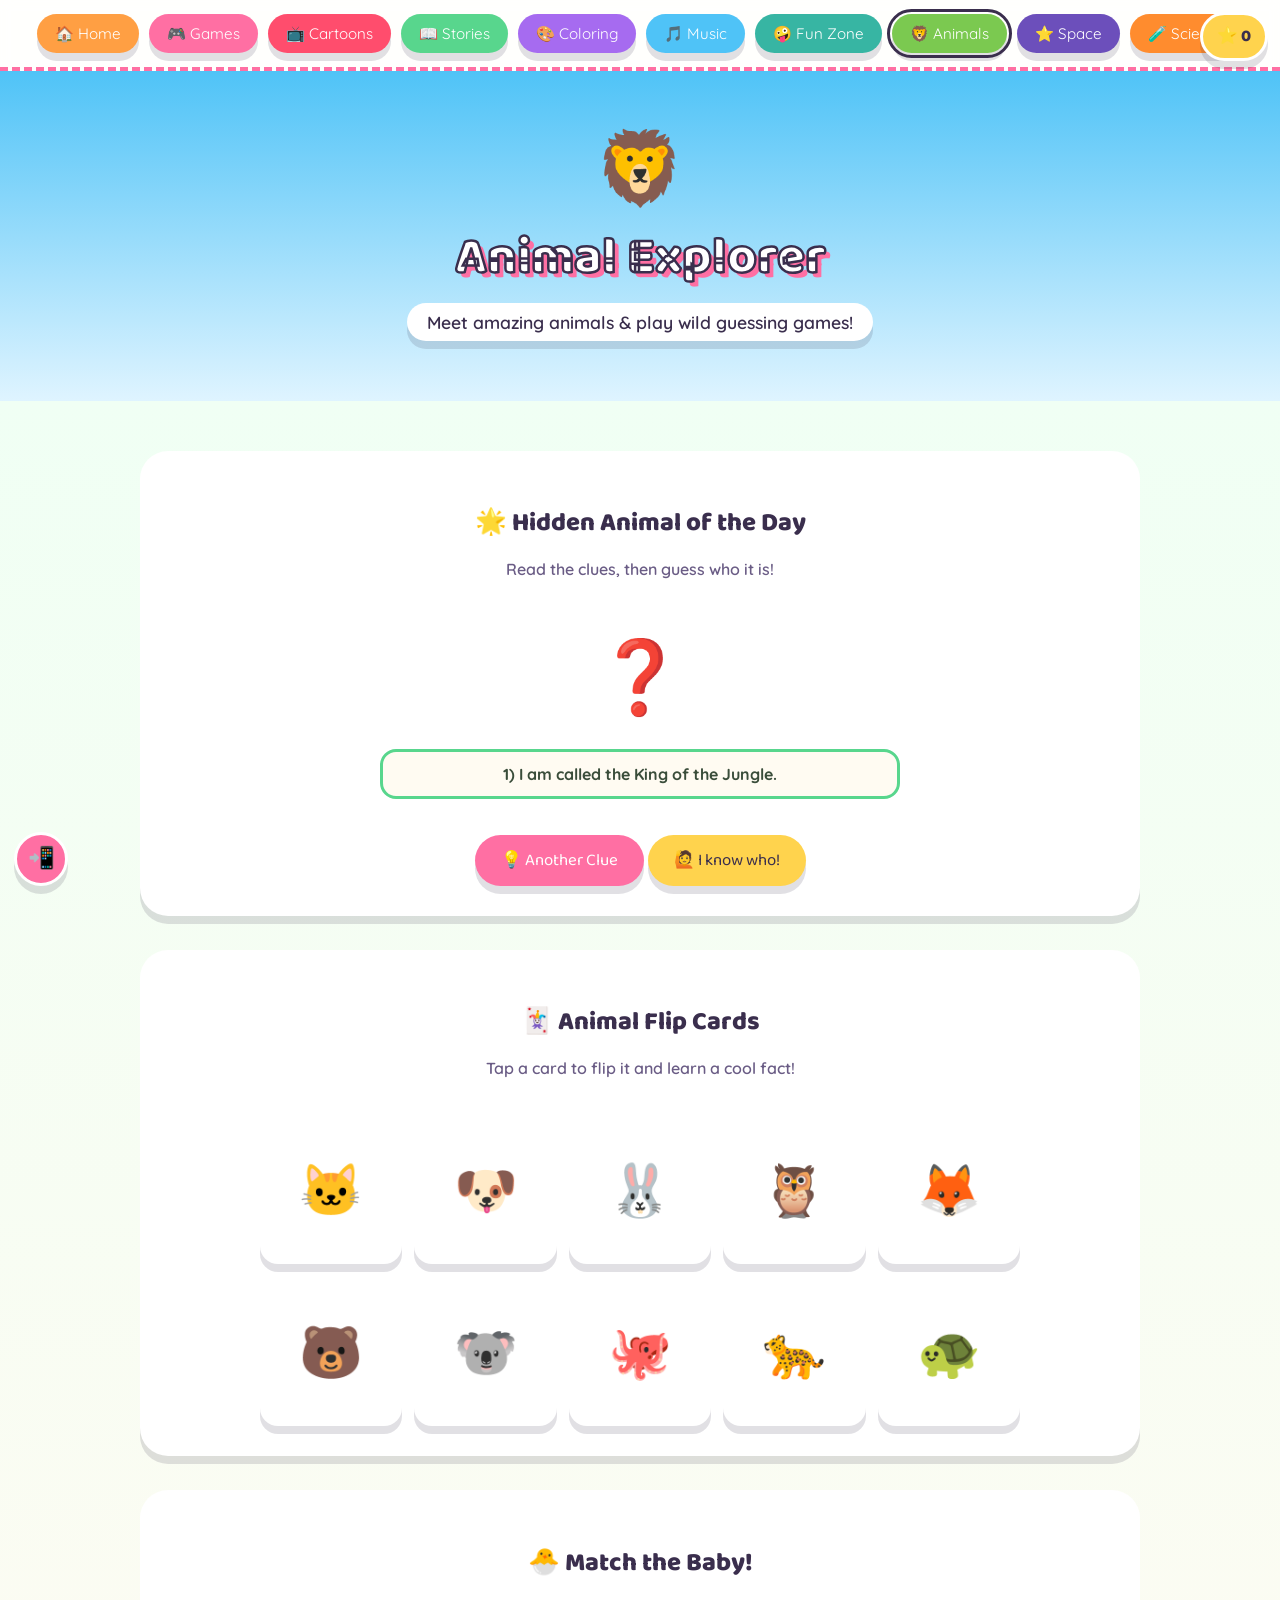
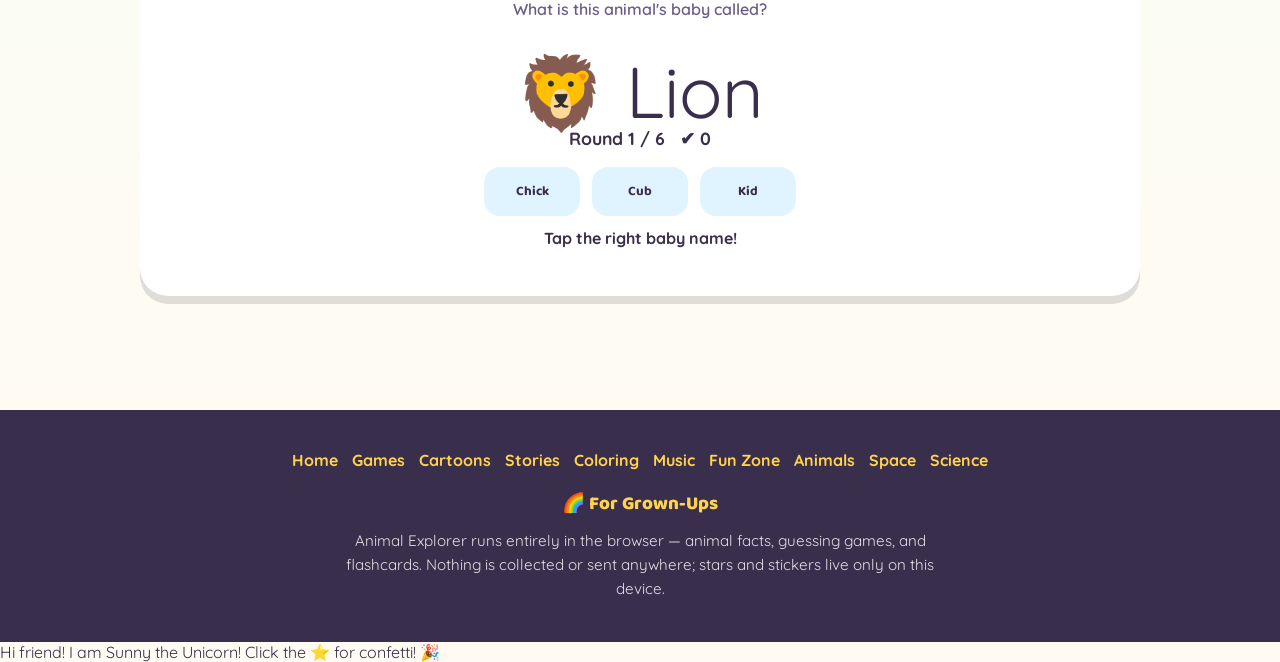
==== animals.html @ b0620281 "Add files via upload" ====
<!DOCTYPE html>
<html lang="en">
<head>
<meta charset="UTF-8">
<meta name="viewport" content="width=device-width, initial-scale=1.0, viewport-fit=cover">
<link rel="icon" href="favicon.svg" type="image/svg+xml">
<link rel="icon" href="favicon-32.png" sizes="32x32" type="image/png">
<link rel="apple-touch-icon" href="apple-touch-icon-180.png">
<link rel="manifest" href="manifest.webmanifest">
<meta name="theme-color" content="#4FC3F7">
<meta name="apple-mobile-web-app-capable" content="yes">
<meta name="mobile-web-app-capable" content="yes">
<title>Animal Explorer 🦁 | Sunny Cloud Wonderland</title>
<link rel="preconnect" href="https://fonts.googleapis.com">
<link rel="preconnect" href="https://fonts.gstatic.com" crossorigin>
<link href="https://fonts.googleapis.com/css2?family=Baloo+2:wght@500;700;800&family=Quicksand:wght@500;600;700&display=swap" rel="stylesheet">
<link rel="stylesheet" href="common.css">
<style>
  #animals-land{ background:linear-gradient(180deg,#F0FFF4,#FFFBF2); }
  .big-animal{ font-size:6rem; line-height:1; }
  .clue-row{ max-width:520px; margin:14px auto 0; text-align:center; }
  .clue-pill{ display:block; background:var(--cream); border:3px solid var(--grass); border-radius:16px; padding:12px 18px; margin:8px auto; font-weight:700; color:#3a4d3a; }
  .flash-grid{ display:grid; grid-template-columns:repeat(auto-fit,minmax(120px,1fr)); gap:12px; max-width:760px; margin:0 auto; }
  .flash-card{ perspective:900px; height:150px; cursor:pointer; }
  .flash-inner{ position:relative; width:100%; height:100%; transition:transform .5s; transform-style:preserve-3d; }
  .flash-card.flipped .flash-inner{ transform:rotateY(180deg); }
  .flash-face{ position:absolute; inset:0; backface-visibility:hidden; border-radius:18px; display:flex; flex-direction:column; align-items:center; justify-content:center; padding:10px; text-align:center; box-shadow:var(--shadow); font-weight:700; gap:4px; }
  .flash-front{ background:white; font-size:3.2rem; }
  .flash-back{ background:var(--sky-light); transform:rotateY(180deg); font-size:.86rem; line-height:1.3; }
  .mystery{ min-height:120px; display:flex; flex-direction:column; align-items:center; justify-content:center; }
  .mystery .qmark{ font-size:4.5rem; }
  .contain{ max-width:620px; margin:0 auto; }
  .contain .big-animal{ font-size:4.5rem; }
  .mix-opts{ display:flex; gap:12px; justify-content:center; flex-wrap:wrap; margin-top:18px; }
</style>
</head>
<body>

<nav class="navbar">
  <a class="balloon-btn b5" href="index.html">🏠 Home</a>
  <a class="balloon-btn b1" href="games.html">🎮 Games</a>
  <a class="balloon-btn b6" href="videos.html">📺 Cartoons</a>
  <a class="balloon-btn b2" href="stories.html">📖 Stories</a>
  <a class="balloon-btn b3" href="coloring.html">🎨 Coloring</a>
  <a class="balloon-btn b4" href="music.html">🎵 Music</a>
  <a class="balloon-btn b7" href="fun-zone.html">🤪 Fun Zone</a>
  <a class="balloon-btn b8 current" href="animals.html">🦁 Animals</a>
  <a class="balloon-btn b9" href="space.html">⭐ Space</a>
  <a class="balloon-btn b10" href="experiments.html">🧪 Science</a>
</nav>

<div class="sky-bg">
  <div class="cloud" style="width:110px;height:46px;top:12%;left:-10%;animation-duration:42s;"></div>
  <header class="page-hero">
    <div class="mascot" aria-hidden="true">🦁</div>
    <h1>Animal Explorer</h1>
    <p>Meet amazing animals &amp; play wild guessing games!</p>
  </header>
</div>

<main class="land" id="animals-land">
  <div class="panel">
    <h2 class="land-title" style="font-size:1.6rem;">🌟 Hidden Animal of the Day</h2>
    <p class="land-sub">Read the clues, then guess who it is!</p>
    <div class="contain">
      <div class="mystery">
        <div class="qmark" id="mystery-pic">❓</div>
      </div>
      <div class="clue-row" id="clue-box"></div>
      <div style="text-align:center;margin-top:16px;">
        <button class="center-btn" id="mystery-hint" style="background:var(--bubblegum);">💡 Another Clue</button>
        <button class="center-btn" id="mystery-guess" style="background:var(--sun); color:var(--ink);">🙋 I know who!</button>
        <button class="center-btn" id="mystery-next" style="display:none;background:var(--grass);">➡️ Next Animal</button>
      </div>
    </div>
  </div>

  <div class="panel">
    <h2 class="land-title" style="font-size:1.6rem;">🃏 Animal Flip Cards</h2>
    <p class="land-sub">Tap a card to flip it and learn a cool fact!</p>
    <div class="flash-grid" id="flash-grid"></div>
  </div>

  <div class="panel">
    <h2 class="land-title" style="font-size:1.6rem;">🐣 Match the Baby!</h2>
    <p class="land-sub">What is this animal's baby called?</p>
    <div class="contain" style="text-align:center;">
      <div class="big-animal" id="baby-adult">🦁</div>
      <div class="score-line">Round <span id="baby-round">1</span> / 6 &nbsp; ✔ <span id="baby-score">0</span></div>
      <div class="mix-opts" id="baby-opts"></div>
      <p id="baby-msg" style="font-weight:700;min-height:1.4em;margin-top:12px;">Tap the right baby name!</p>
    </div>
  </div>
</main>

<footer>
  <div class="foot-links">
    <a href="index.html">Home</a>
    <a href="games.html">Games</a>
    <a href="videos.html">Cartoons</a>
    <a href="stories.html">Stories</a>
    <a href="coloring.html">Coloring</a>
    <a href="music.html">Music</a>
    <a href="fun-zone.html">Fun Zone</a>
    <a href="animals.html">Animals</a>
    <a href="space.html">Space</a>
    <a href="experiments.html">Science</a>
  </div>
  <h3>🌈 For Grown-Ups</h3>
  <div class="grownups">Animal Explorer runs entirely in the browser — animal facts, guessing games, and flashcards. Nothing is collected or sent anywhere; stars and stickers live only on this device.</div>
</footer>

<script src="common.js"></script>
<script>
/* ============ HIDDEN ANIMAL OF THE DAY ============ */
const animals = [
  {name:'Lion', emoji:'🦁', clues:['I am called the King of the Jungle.','I have a big golden mane.','I say ROAR!'], fact:'Lion cubs are born with spots!', baby:'Cub'},
  {name:'Elephant', emoji:'🐘', clues:['I am the biggest land animal.','I have a long nose called a trunk.','I love water and squirt it with my trunk!'], fact:'Elephants can weigh as much as a school bus!', baby:'Calf'},
  {name:'Kangaroo', emoji:'🦘', clues:['I hop really high.','I keep my baby in a pouch.','I live in Australia.'], fact:'Kangaroos can bounce up to 3 times their own height!', baby:'Joey'},
  {name:'Dolphin', emoji:'🐬', clues:['I swim in the sea.','I am very smart and love to jump.','I breathe air through a blowhole.'], fact:'Dolphins talk to each other with clicks and whistles!', baby:'Calf'},
  {name:'Panda', emoji:'🐼', clues:['I am black and white.','I munch on bamboo all day.','I am a big lazy bear!'], fact:'A panda eats up to 40 pounds of bamboo a day!', baby:'Cub'},
  {name:'Frog', emoji:'🐸', clues:['I start my life as a tadpole.','I say ribbit ribbit!','I have long, jumpy legs.'], fact:'A frog can jump 20 times its body length!', baby:'Tadpole'},
  {name:'Giraffe', emoji:'🦒', clues:['I am the tallest animal.','My neck is super duper long.','I eat leaves from tall trees.'], fact:'A giraffe\u2019s tongue can be 45 cm long!', baby:'Calf'},
  {name:'Penguin', emoji:'🐧', clues:['I can\u2019t fly but I love to swim.','I wear a fancy black-and-white suit.','I live where it is very cold.'], fact:'Penguins waddle and toboggan on their bellies!', baby:'Chick'}
];
let mysteryIdx = 0, clueShown = 0, mysterySolved = false;
const solvedMysteries = {};
function renderMystery(){
  mysterySolved = false;
  clueShown = 0;
  document.getElementById('mystery-pic').textContent = '❓';
  document.getElementById('mystery-guess').style.display = 'inline-block';
  document.getElementById('mystery-hint').style.display = 'inline-block';
  document.getElementById('mystery-next').style.display = 'none';
  showClue();
}
function showClue(){
  const a = animals[mysteryIdx];
  const box = document.getElementById('clue-box');
  box.innerHTML = '';
  for(let i = 0; i <= clueShown; i++){
    const p = document.createElement('div');
    p.className = 'clue-pill';
    p.textContent = (i+1) + ') ' + a.clues[i];
    box.appendChild(p);
  }
  SCW.sound('boing');
}
document.getElementById('mystery-hint').addEventListener('click', () => {
  const a = animals[mysteryIdx];
  if(clueShown < a.clues.length - 1){ clueShown++; showClue(); }
  else { SCW.showMascotSay('That\u2019s all the clues! Take a guess! 🕵️', 1800); }
});
document.getElementById('mystery-guess').addEventListener('click', () => {
  const a = animals[mysteryIdx];
  document.getElementById('mystery-pic').textContent = a.emoji;
  const box = document.getElementById('clue-box');
  const f = document.createElement('div');
  f.className = 'clue-pill';
  f.style.background = 'var(--grass)';
  f.style.color = 'white';
  f.textContent = 'It\u2019s the ' + a.name + '! ' + a.fact;
  box.appendChild(f);
  document.getElementById('mystery-guess').style.display = 'none';
  document.getElementById('mystery-hint').style.display = 'none';
  document.getElementById('mystery-next').style.display = 'inline-block';
  if(!mysterySolved && !solvedMysteries[mysteryIdx]){
    mysterySolved = true;
    solvedMysteries[mysteryIdx] = true;
    SCW.sound('tada'); SCW.popConfetti(40); SCW.addStars(2);
    SCW.showMascotSay('Great detective work! 🕵️✨', 2600);
  }
});
document.getElementById('mystery-next').addEventListener('click', () => {
  mysteryIdx = (mysteryIdx + 1) % animals.length;
  renderMystery();
});

/* ============ ANIMAL FLIP CARDS ============ */
const flipFacts = [
  {name:'Cat', emoji:'🐱', fact:'Cats spend most of the day napping — around 16 hours!'},
  {name:'Dog', emoji:'🐶', fact:'A dog\u2019s nose print is unique, like a fingerprint!'},
  {name:'Rabbit', emoji:'🐰', fact:'Rabbits can see almost all the way around them!'},
  {name:'Owl', emoji:'🦉', fact:'Owls can turn their heads almost all the way around!'},
  {name:'Fox', emoji:'🦊', fact:'A group of foxes is called a skulk!'},
  {name:'Bear', emoji:'🐻', fact:'Bears can run faster than a horse, but only for a short time!'},
  {name:'Koala', emoji:'🐨', fact:'Koalas sleep up to 20 hours a day!'},
  {name:'Octopus', emoji:'🐙', fact:'An octopus has three hearts!'},
  {name:'Cheetah', emoji:'🐆', fact:'The cheetah is the fastest land animal, up to 110 km/h!'},
  {name:'Turtle', emoji:'🐢', fact:'Some turtles can live for over 100 years!'}
];
const flipSeen = {};
function buildFlips(){
  const grid = document.getElementById('flash-grid');
  grid.innerHTML = '';
  flipFacts.forEach((f, i) => {
    const card = document.createElement('div');
    card.className = 'flash-card';
    card.innerHTML = '<div class="flash-inner"><div class="flash-face flash-front">' + f.emoji + '</div><div class="flash-face flash-back"><strong>' + f.name + '</strong><span>' + f.fact + '</span></div></div>';
    card.addEventListener('click', () => {
      card.classList.add('flipped');
      SCW.sound('pop');
      if(!flipSeen[i]){ flipSeen[i] = true; SCW.popConfetti(6); }
    });
    grid.appendChild(card);
  });
}

/* ============ MATCH THE BABY ============ */
const babies = [
  {adult:'🦁 Lion', baby:'Cub', options:['Cub','Chick','Kid']},
  {adult:'🐸 Frog', baby:'Tadpole', options:['Puppy','Tadpole','Kitten']},
  {adult:'🦆 Duck', baby:'Duckling', options:['Duckling','Fawn','Chick']},
  {adult:'🐴 Horse', baby:'Foal', options:['Calf','Foal','Cygnet']},
  {adult:'🐑 Sheep', baby:'Lamb', options:['Piglet','Lamb','Fawn']},
  {adult:'🐔 Hen', baby:'Chick', options:['Chick','Joey','Cub']}
];
let babyIdx = 0, babyScore = 0;
function renderBaby(){
  if(babyIdx >= babies.length){
    babyIdx = 0; babyScore = 0;
    document.getElementById('baby-round').textContent = 1;
    document.getElementById('baby-score').textContent = 0;
    SCW.popConfetti(8);
  }
  const b = babies[babyIdx];
  document.getElementById('baby-adult').textContent = b.adult;
  document.getElementById('baby-round').textContent = babyIdx + 1;
  const opts = document.getElementById('baby-opts');
  opts.innerHTML = '';
  const choices = [b.baby, ...b.options.filter(o => o !== b.baby)].sort(() => Math.random() - 0.5);
  choices.forEach(o => {
    const btn = document.createElement('button');
    btn.className = 'mix-opt';
    btn.style.cssText = 'width:auto;min-width:96px;padding:14px 22px;border-radius:16px;background:var(--sky-light);font-weight:700;color:var(--ink);';
    btn.textContent = o;
    btn.addEventListener('click', () => {
      if(o === b.baby){
        document.getElementById('baby-msg').textContent = 'Yes! A baby ' + b.adult.split(' ')[0].toLowerCase() + ' is called a ' + b.baby + '! 🎉';
        babyScore++;
        document.getElementById('baby-score').textContent = babyScore;
        if(babyScore % 6 === 0){ SCW.addStars(2); }
        SCW.sound('star'); SCW.popConfetti(12);
        setTimeout(() => { babyIdx++; renderBaby(); }, 1150);
      } else {
        document.getElementById('baby-msg').textContent = 'Not quite — try again!';
        SCW.sound('boing');
      }
    });
    opts.appendChild(btn);
  });
}
renderMystery();
buildFlips();
renderBaby();
</script>
</body>
</html>
---- common.css ----
/* ===================================================
   Sunny Cloud Wonderland — shared design system
   =================================================== */
:root{
  --sky:#4FC3F7;
  --sky-light:#DFF4FF;
  --sun:#FFD34D;
  --bubblegum:#FF6FA3; 
  --grass:#58D68D;
  --grape:#A66BF0;
  --cream:#FFFBF2;
  --ink:#3A2E4D;
  --white:#ffffff;
  --shadow: 0 8px 0 rgba(58,46,77,0.15);
}
*{box-sizing:border-box;}
html{scroll-behavior:smooth;}
body{
  margin:0;
  font-family:'Quicksand',sans-serif;
  color:var(--ink);
  background:var(--cream);
  overflow-x:hidden;
}
h1,h2,h3,.display{
  font-family:'Baloo 2', cursive;
  font-weight:800;
}
a{text-decoration:none;color:inherit;}
button{font-family:'Baloo 2', cursive; cursor:pointer; border:none;}
img{max-width:100%;}

/* ---------- Background floaty bits ---------- */
.sky-bg{
  position:relative;
  background:linear-gradient(180deg, var(--sky) 0%, var(--sky-light) 100%);
  overflow:hidden;
}
.cloud{
  position:absolute;
  background:white;
  border-radius:100px;
  opacity:0.9;
  filter:drop-shadow(0 6px 0 rgba(0,0,0,0.03));
  animation:drift linear infinite;
}
@keyframes drift{
  from{ transform:translateX(-120px);}
  to{ transform:translateX(110vw);}
}
@keyframes bob{
  0%,100%{ transform:translateY(0);}
  50%{ transform:translateY(-14px);}
}
@keyframes wiggle{
  0%,100%{ transform:rotate(-4deg);}
  50%{ transform:rotate(4deg);}
}
@keyframes popIn{
  from{ transform:scale(0); opacity:0;}
  to{ transform:scale(1); opacity:1;}
}
@media (prefers-reduced-motion: reduce){
  *{animation-duration:0.01ms !important; animation-iteration-count:1 !important;}
}

/* ---------- Nav ---------- */
.navbar{
  position:sticky; top:0; z-index:50;
  display:flex; flex-wrap:wrap; gap:10px;
  justify-content:center;
  padding:14px 10px;
  background:rgba(255,255,255,0.85);
  backdrop-filter:blur(6px);
  border-bottom:4px dashed var(--bubblegum);
}
.balloon-btn{
  font-size:.95rem;
  padding:10px 18px;
  border-radius:999px;
  color:white;
  box-shadow:var(--shadow);
  transition:transform .15s ease;
  white-space:nowrap;
}
.balloon-btn:hover{ transform:translateY(-4px) scale(1.05);}
.balloon-btn:focus-visible{ outline:3px solid var(--ink); outline-offset:2px;}
.balloon-btn.current{ outline:3px solid var(--ink); outline-offset:2px;}
.b1{background:var(--bubblegum);}
.b2{background:var(--grass);}
.b3{background:var(--grape);}
.b4{background:#4FC3F7;}
.b5{background:#FF9F43;}
.b6{background:#FF4D6D;}
.b7{background:#37B5A3;}
.b8{background:#7BC950;}
.b9{background:#6C4FBB;}
.b10{background:#FF8C2E;}

/* ---------- Hero (home page) ---------- */
.hero{
  text-align:center;
  padding:70px 20px 40px;
  position:relative;
}
.hero h1{
  font-size:clamp(2.4rem, 7vw, 5rem);
  color:white;
  -webkit-text-stroke:3px var(--ink);
  text-shadow:6px 6px 0 var(--bubblegum);
  margin:0 0 6px;
  letter-spacing:1px;
}
.hero p{
  font-size:1.3rem;
  font-weight:600;
  max-width:560px;
  margin:0 auto 26px;
  background:white;
  display:inline-block;
  padding:10px 22px;
  border-radius:20px;
  box-shadow:var(--shadow);
}
.mascot{
  font-size:6rem;
  display:inline-block;
  animation:bob 3s ease-in-out infinite;
}
.cta{
  margin-top:20px;
  font-size:1.4rem;
  padding:16px 40px;
  border-radius:999px;
  background:var(--sun);
  color:var(--ink);
  box-shadow:var(--shadow);
  display:inline-block;
}
.cta:hover{ transform:translateY(-3px);}

/* ---------- Small page header (sub-pages) ---------- */
.page-hero{
  text-align:center;
  padding:50px 20px 60px;
  position:relative;
}
.page-hero .mascot{ font-size:4.5rem;}
.page-hero h1{
  font-size:clamp(2rem, 6vw, 3.2rem);
  color:white;
  -webkit-text-stroke:2.5px var(--ink);
  text-shadow:5px 5px 0 var(--bubblegum);
  margin:6px 0 4px;
}
.page-hero p{
  font-size:1.1rem;
  font-weight:600;
  max-width:520px;
  margin:0 auto;
  background:white;
  display:inline-block;
  padding:8px 20px;
  border-radius:20px;
  box-shadow:var(--shadow);
}

/* ---------- Park Map (home page lands grid) ---------- */
.map-wrap{
  max-width:1100px;
  margin:10px auto 0;
  padding:20px 20px 60px;
}
.map-grid{
  display:grid;
  grid-template-columns:repeat(auto-fit, minmax(190px,1fr));
  gap:22px;
}
.land-pin{
  background:white;
  border-radius:26px;
  padding:22px 16px;
  text-align:center;
  box-shadow:var(--shadow);
  border:4px solid transparent;
  transition:transform .2s ease, border-color .2s ease;
  display:block;
}
.land-pin:hover{
  transform:translateY(-6px) rotate(-1deg);
}
.land-pin .icon{
  font-size:3rem;
  display:inline-block;
  animation:wiggle 2.4s ease-in-out infinite;
}
.land-pin h3{ margin:8px 0 4px; font-size:1.2rem;}
.land-pin p{ margin:0; font-size:.9rem; color:#6a5c85;}
.land-pin.p1{border-color:var(--bubblegum);}
.land-pin.p2{border-color:var(--grass);}
.land-pin.p3{border-color:var(--grape);}
.land-pin.p4{border-color:#FF9F43;}
.land-pin.p5{border-color:#4FC3F7;}
.land-pin.p6{border-color:#FF4D6D;}

/* ---------- Sections ---------- */
main.land{
  padding:50px 18px 80px;
}
.land-title{
  text-align:center;
  font-size:clamp(1.8rem,4vw,2.6rem);
  margin-bottom:6px;
}
.land-sub{
  text-align:center;
  color:#6a5c85;
  font-weight:600;
  margin-bottom:36px;
}
.panel{
  max-width:1000px;
  margin:0 auto 34px;
  background:white;
  border-radius:28px;
  padding:30px;
  box-shadow:var(--shadow);
}
.score-line{ text-align:center; font-weight:700; margin-bottom:14px; font-size:1.1rem;}
.center-btn{
  display:block; margin:20px auto 0; padding:12px 26px; border-radius:999px;
  background:var(--grass); color:white; font-size:1.05rem; box-shadow:var(--shadow);
}

footer{
  background:var(--ink); color:white; text-align:center; padding:40px 20px;
}
footer .grownups{
  max-width:600px; margin:0 auto; font-size:.95rem; opacity:0.85; line-height:1.6;
}
footer h3{ color:var(--sun); margin-bottom:10px;}
footer .foot-links{ margin-bottom:18px; display:flex; gap:14px; justify-content:center; flex-wrap:wrap;}
footer .foot-links a{ color:var(--sun); font-weight:700;}
footer .foot-links a:hover{ text-decoration:underline;}

.visually-hidden{ position:absolute; width:1px; height:1px; overflow:hidden; clip:rect(0 0 0 0);}

/* ===================================================
   Shared happy magic — Star Jar, confetti, bubbles
   =================================================== */
.confetti-bit{
  position:fixed; top:-24px; width:12px; height:12px; border-radius:3px; z-index:9999;
  opacity:0.95; pointer-events:none;
  animation-name:scwFall; animation-timing-function:linear; animation-fill-mode:forwards;
}
@keyframes scwFall{
  0%{ transform:translateY(0) rotate(0deg); opacity:1;}
  85%{ opacity:1;}
  100%{ transform:translateY(108vh) rotate(720deg); opacity:0;}
}
.confetti-bit.scw-sparkle{
  top:auto; width:14px; height:14px; background:#FFD34D; transform:translate(-50%,-50%) scale(1);
  animation-name:scwSpark; animation-timing-function:ease-out; animation-fill-mode:forwards;
  border-radius:50%; box-shadow:0 0 12px 3px rgba(255,211,77,.7);
}
@keyframes scwSpark{
  0%{ opacity:1; transform:translate(-50%,-50%) scale(0.4);}
  100%{ opacity:0; transform:translate(-50%,-50%) scale(2.2);}
}
.scw-badge{
  position:fixed; top:12px; right:12px; z-index:500;
  background:var(--sun); color:var(--ink);
  font-family:'Baloo 2', cursive; font-weight:800; font-size:1.05rem;
  padding:8px 14px; border-radius:999px; box-shadow:var(--shadow);
  cursor:pointer; border:3px solid white; user-select:none;
}
.scw-badge .scw-count{ font-variant-numeric:tabular-nums; }
.scw-badge:hover{ transform:scale(1.08); }
.scw-bounce{ animation:scwBounce .7s ease; }
@keyframes scwBounce{
  0%,100%{ transform:scale(1);}
  40%{ transform:scale(1.35) rotate(-8deg);}
}
.scw-bubble{
  position:fixed; bottom:24px; left:50%;
  transform:translateX(-50%) translateY(40px);
  background:white; color:var(--ink); font-weight:700;
  padding:12px 20px; border-radius:20px; box-shadow:var(--shadow);
  z-index:600; opacity:0; pointer-events:none;
  transition:transform .3s ease, opacity .3s ease;
  border:3px solid var(--bubblegum); max-width:80vw; text-align:center;
}
.scw-bubble.scw-show{ opacity:1; transform:translateX(-50%) translateY(0); }

/* Extra happy utility bits for pages */
.rainbow-text{
  background:linear-gradient(90deg,#FF4D6D,#FF9F43,#FFD34D,#58D68D,#4FC3F7,#A66BF0,#FF4D6D);
  background-size:300% 100%;
  -webkit-background-clip:text; background-clip:text; color:transparent;
  animation:scwRainbow 6s linear infinite;
}
@keyframes scwRainbow{ to{ background-position:300% 0; } }
.spinner{ display:inline-block; animation:spin 10s linear infinite; }

/* ---- Video-card "not available" + PWA install button ---- */
.video-card.off{ opacity:.35; filter:grayscale(1); pointer-events:none; }
.scw-install-btn{
  position:fixed; bottom:14px; left:14px; z-index:500;
  width:54px; height:54px; border-radius:50%;
  background:var(--bubblegum); color:white; font-size:1.35rem;
  box-shadow:var(--shadow); border:3px solid white;
  display:flex; align-items:center; justify-content:center; cursor:pointer;
}
.scw-install-btn:hover{ transform:scale(1.12); }

/* ===================================================
   Responsive / mobile-first — works on phones & iPads
   =================================================== */
html{ -webkit-text-size-adjust:100%; text-size-adjust:100%; }
button, .balloon-btn, .center-btn, .quiz-opt, .video-card, .game-tab, .fun-tab, .yt-tab{ -webkit-tap-highlight-color:transparent; touch-action:manipulation; }

/* Safe-area (notched iPhones) for floating buttons */
.scw-badge{ top:max(12px, env(safe-area-inset-top, 0px)); right:max(12px, env(safe-area-inset-right, 0px)); }
.scw-install-btn{ bottom:max(14px, env(safe-area-inset-bottom, 0px)); left:max(14px, env(safe-area-inset-left, 0px)); }

@media (max-width: 720px){
  body{ font-size:14px; }
  .navbar{ gap:6px; padding:10px 7px; }
  .balloon-btn{ font-size:.82rem; padding:8px 12px; }
  .hero{ padding:46px 12px 28px; }
  .hero p{ font-size:1.02rem; padding:8px 14px; max-width:92vw; }
  .mascot{ font-size:4.6rem; }
  .page-hero{ padding:36px 12px 44px; }
  .page-hero p{ font-size:.96rem; padding:7px 14px; max-width:92vw; }
  .panel{ padding:18px 13px; border-radius:20px; margin-bottom:22px; }
  .land-title{ font-size:clamp(1.4rem, 8vw, 1.9rem); word-break:break-word; }
  .land-sub{ font-size:.94rem; margin-bottom:20px; }
  .map-grid{ grid-template-columns:repeat(auto-fit,minmax(138px,1fr)); gap:12px; }
  .land-pin{ padding:14px 10px; }
  .land-pin .icon{ font-size:2.2rem; }
  .land-pin h3{ font-size:1.05rem; }
  .why-row{ gap:12px; grid-template-columns:repeat(auto-fit,minmax(160px,1fr)); }
  .scw-badge{ font-size:.88rem; padding:6px 11px; }
  .scw-install-btn{ width:48px; height:48px; font-size:1.2rem; }
  .scw-bubble{ font-size:.9rem; padding:10px 14px; max-width:92vw; }
  /* play surfaces shrink nicely on small screens */
  .memory-grid, .mole-grid, .ttt-grid, .simon-grid, .puzzle-grid, .num-grid, .drum-grid, .rps-stage{ max-width:100%; }
  .catch-area, .bubble-area, .balloon-area, .pond{ height:56vw; min-height:220px; }
  .skyline{ height:54vw; min-height:240px; }
  .color-wrap{ flex-direction:column; align-items:center; }
  .coloring-pic{ width:min(78vw, 300px); height:auto; }
  .xylophone{ gap:4px; }
  .bar{ width:44px; height:150px; font-size:.75rem; }
  .yt-video{ aspect-ratio:16/10; }
  .show-videos{ grid-template-columns:repeat(auto-fit,minmax(118px,1fr)); gap:9px; }
  .video-card span{ font-size:.8rem; }
  .flash-grid{ grid-template-columns:repeat(auto-fit,minmax(104px,1fr)); gap:10px; }
  .planets{ grid-template-columns:repeat(auto-fit,minmax(130px,1fr)); gap:11px; }
  .fun-extras{ grid-template-columns:1fr; gap:14px; padding:0 14px; }
  .extra-card p{ min-height:0; }
  .yt-title{ font-size:1rem; }
}

@media (max-width: 400px){
  .bar{ width:38px; height:130px; }
  .balloon-btn{ font-size:.78rem; padding:7px 10px; }
  .mascot{ font-size:3.9rem; }
}

/* Swipeable menu on small phones (saves vertical space) */
@media (max-width: 560px){
  .navbar{ justify-content:flex-start; flex-wrap:nowrap; overflow-x:auto; -webkit-overflow-scrolling:touch; scrollbar-width:none; }
  .navbar::-webkit-scrollbar{ display:none; }
  .balloon-btn{ flex:0 0 auto; }
}

/* Catch-game basket stays smooth & doesn't scroll the page while dragging */
.catch-area{ touch-action:none; }

/* Nice compact layout on landscape phones */
@media (max-height: 470px) and (orientation: landscape){
  .hero{ padding-top:24px; padding-bottom:18px; }
  .page-hero{ padding-top:16px; padding-bottom:26px; }
  .mascot{ font-size:3.2rem; }
  .scw-bubble{ bottom:8px; }
}
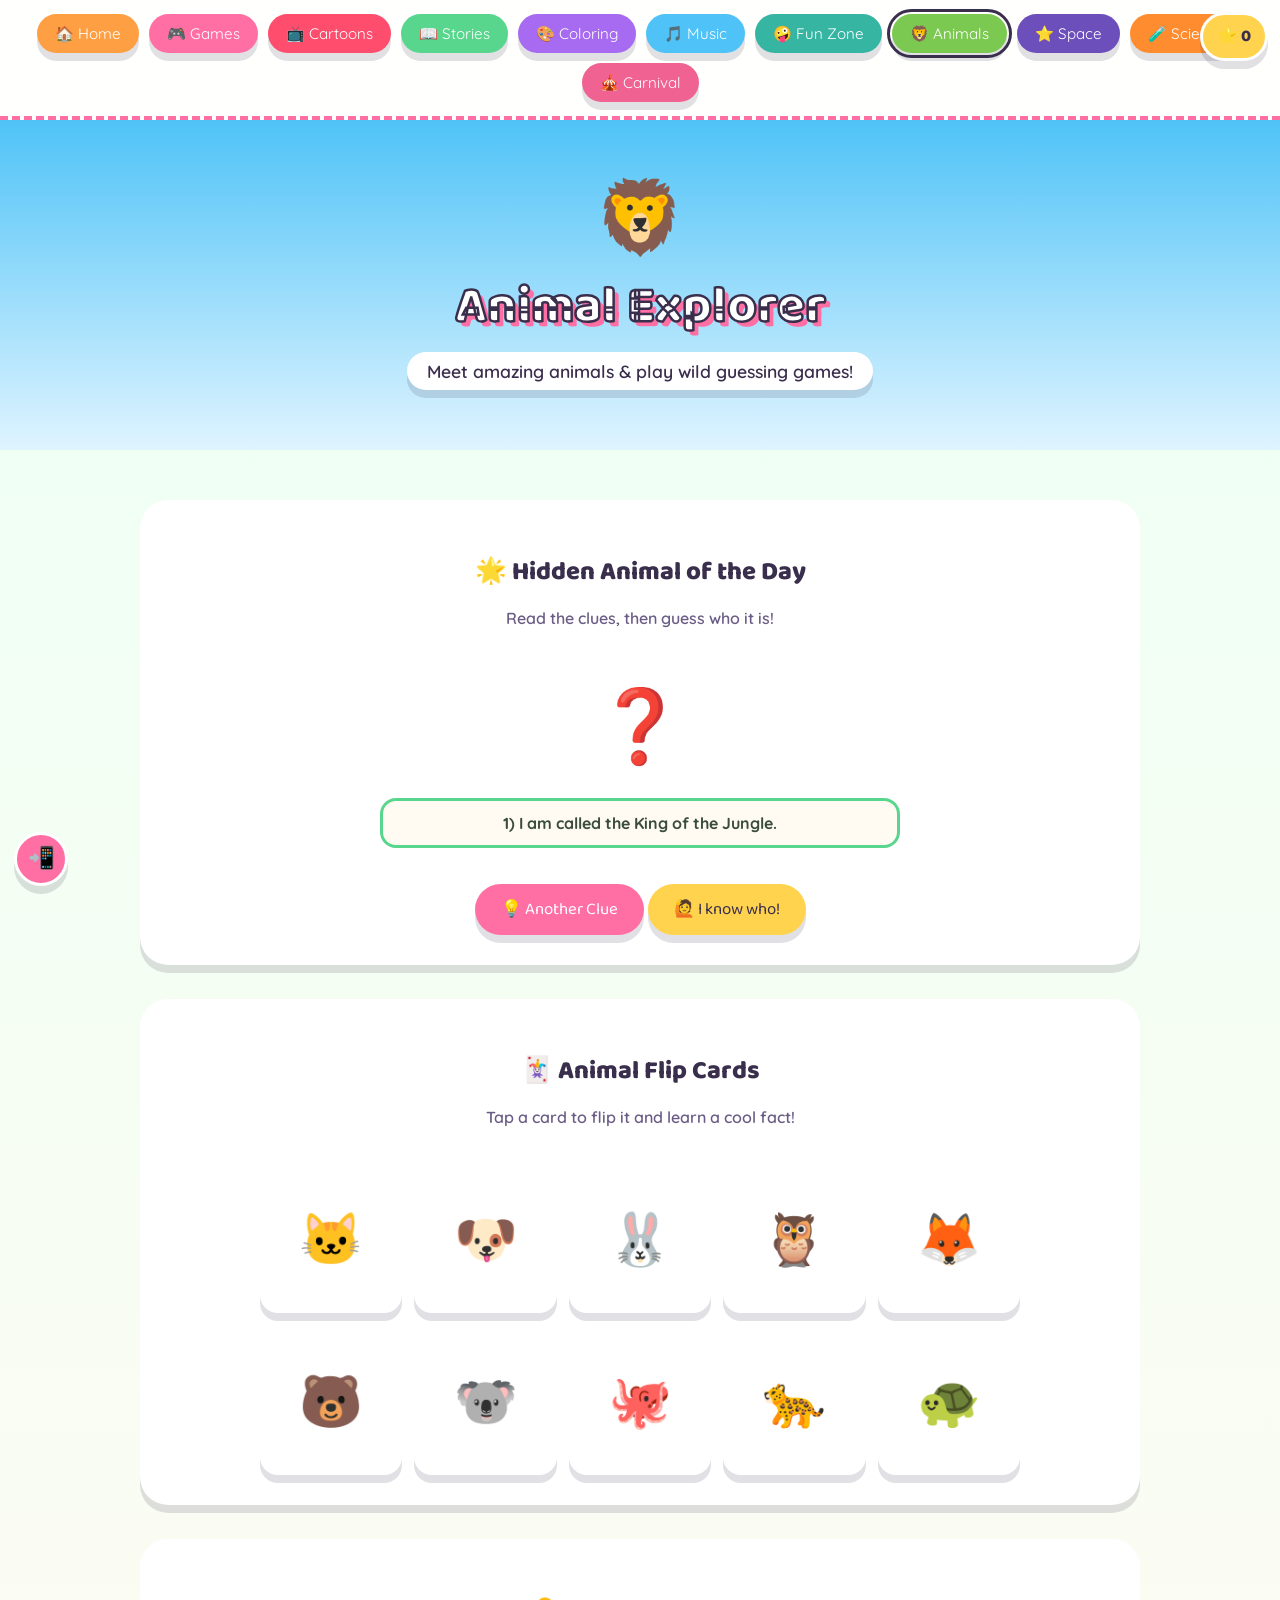
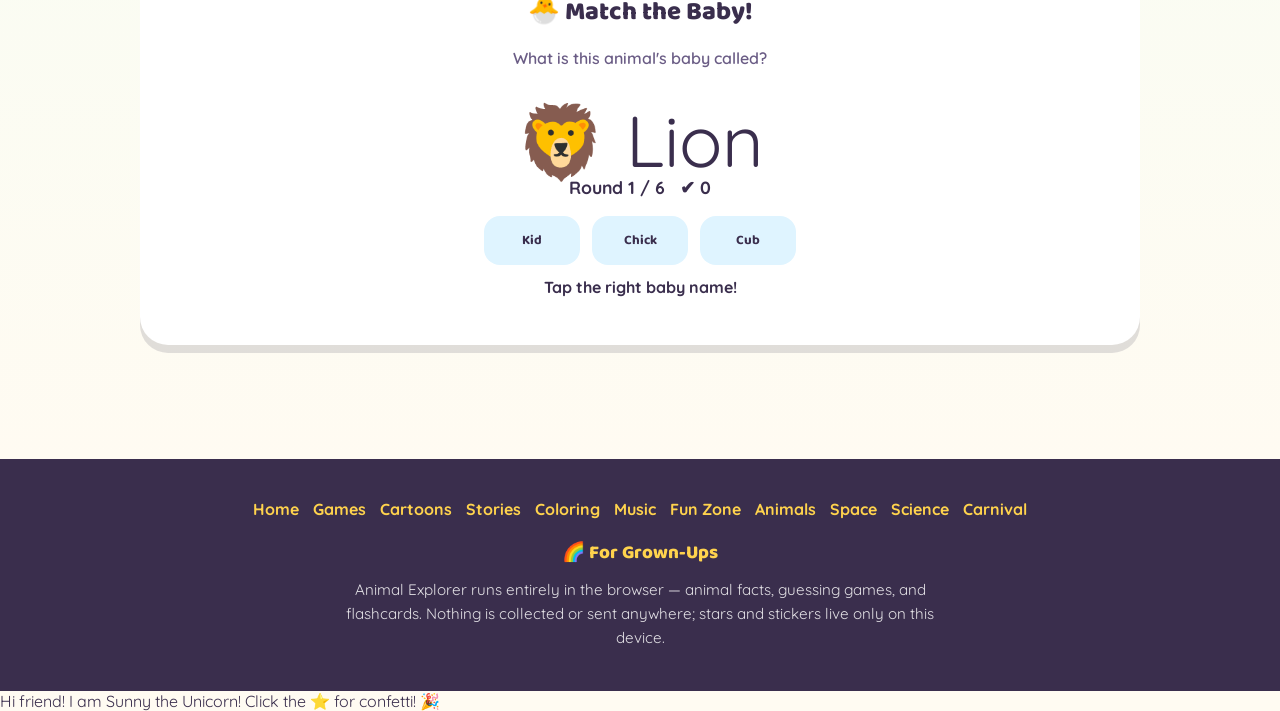
==== commit 34ed5b50: "Add files via upload" ====
--- a/animals.html
+++ b/animals.html
@@ -47,6 +47,7 @@
   <a class="balloon-btn b8 current" href="animals.html">🦁 Animals</a>
   <a class="balloon-btn b9" href="space.html">⭐ Space</a>
   <a class="balloon-btn b10" href="experiments.html">🧪 Science</a>
+  <a class="balloon-btn b11" href="carnival.html">🎪 Carnival</a>
 </nav>
 
 <div class="sky-bg">
@@ -105,6 +106,7 @@
     <a href="animals.html">Animals</a>
     <a href="space.html">Space</a>
     <a href="experiments.html">Science</a>
+    <a href="carnival.html">Carnival</a>
   </div>
   <h3>🌈 For Grown-Ups</h3>
   <div class="grownups">Animal Explorer runs entirely in the browser — animal facts, guessing games, and flashcards. Nothing is collected or sent anywhere; stars and stickers live only on this device.</div>
--- a/common.css
+++ b/common.css
@@ -96,6 +96,7 @@
 .b8{background:#7BC950;}
 .b9{background:#6C4FBB;}
 .b10{background:#FF8C2E;}
+.b11{background:#F06292;}
 
 /* ---------- Hero (home page) ---------- */
 .hero{
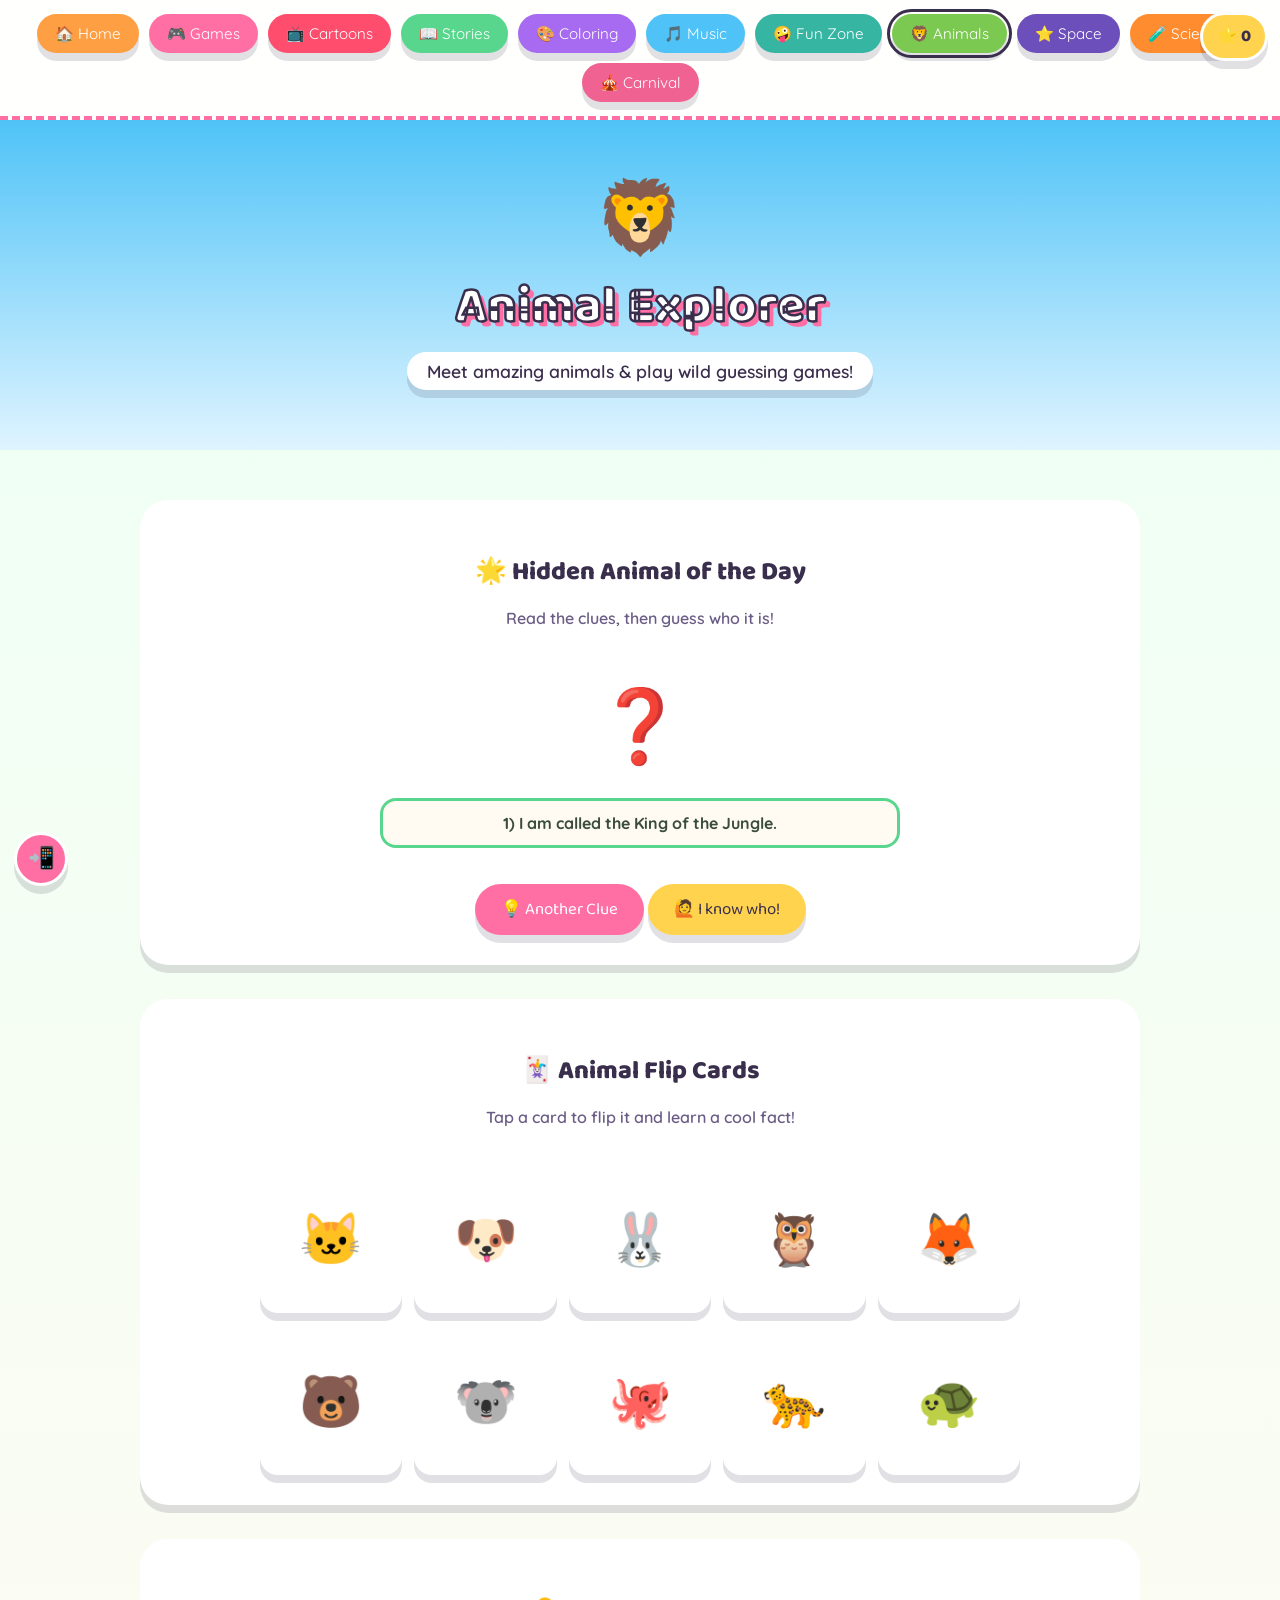
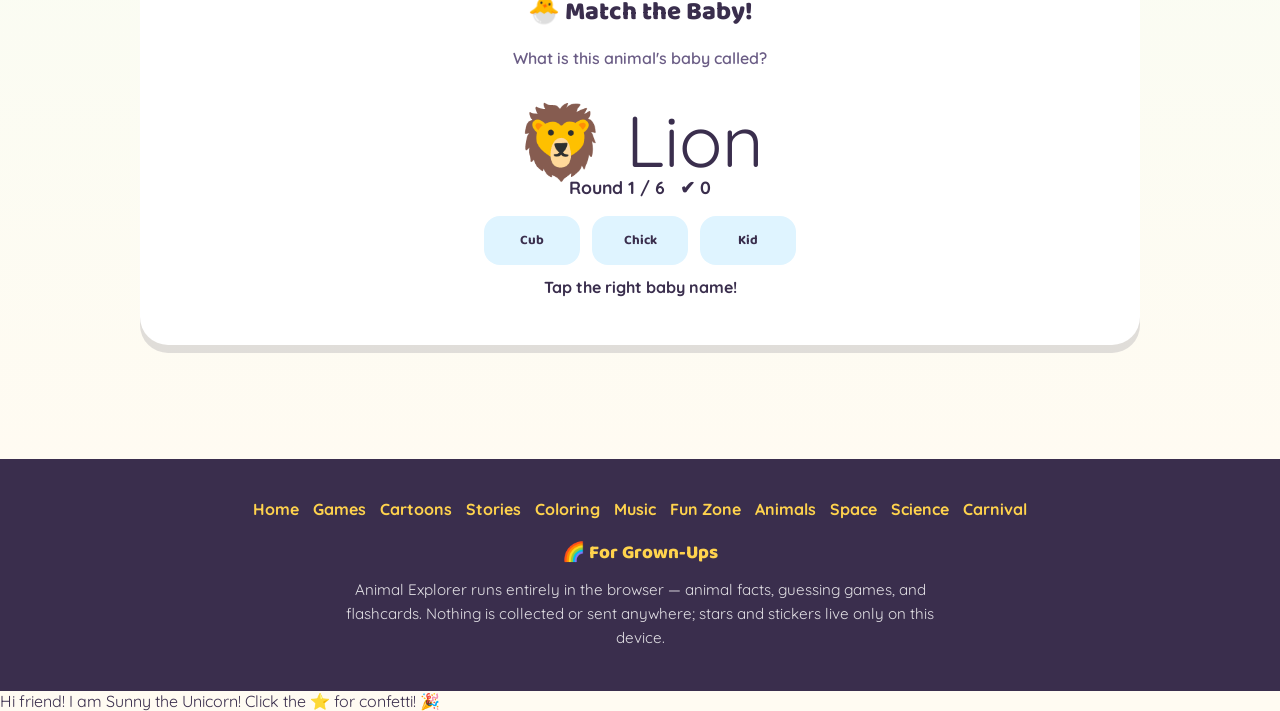
==== commit 6d02634c: "Add files via upload" ====
--- a/animals.html
+++ b/animals.html
@@ -3,9 +3,10 @@
 <head>
 <meta charset="UTF-8">
 <meta name="viewport" content="width=device-width, initial-scale=1.0, viewport-fit=cover">
+<link rel="icon" href="icon.jpeg" type="image/jpeg" sizes="any">
 <link rel="icon" href="favicon.svg" type="image/svg+xml">
 <link rel="icon" href="favicon-32.png" sizes="32x32" type="image/png">
-<link rel="apple-touch-icon" href="apple-touch-icon-180.png">
+<link rel="apple-touch-icon" href="icon.jpeg">
 <link rel="manifest" href="manifest.webmanifest">
 <meta name="theme-color" content="#4FC3F7">
 <meta name="apple-mobile-web-app-capable" content="yes">
